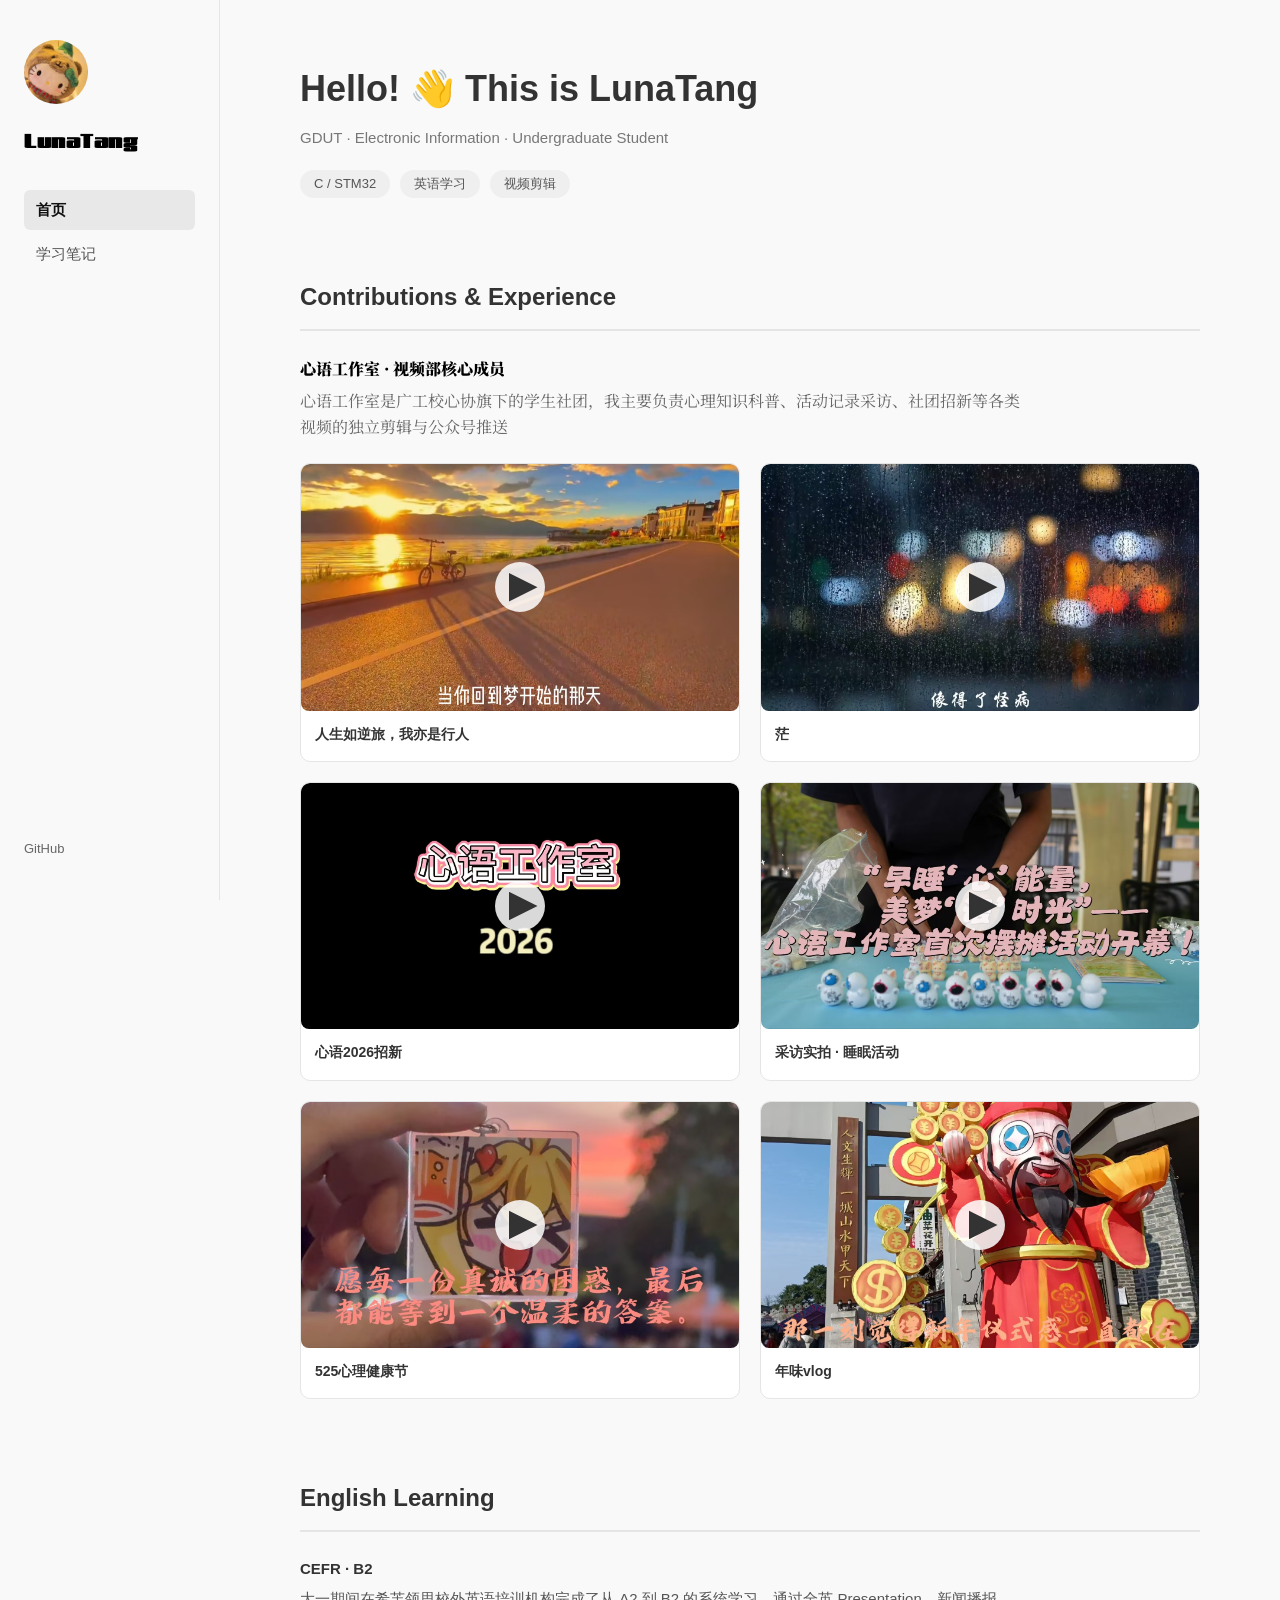
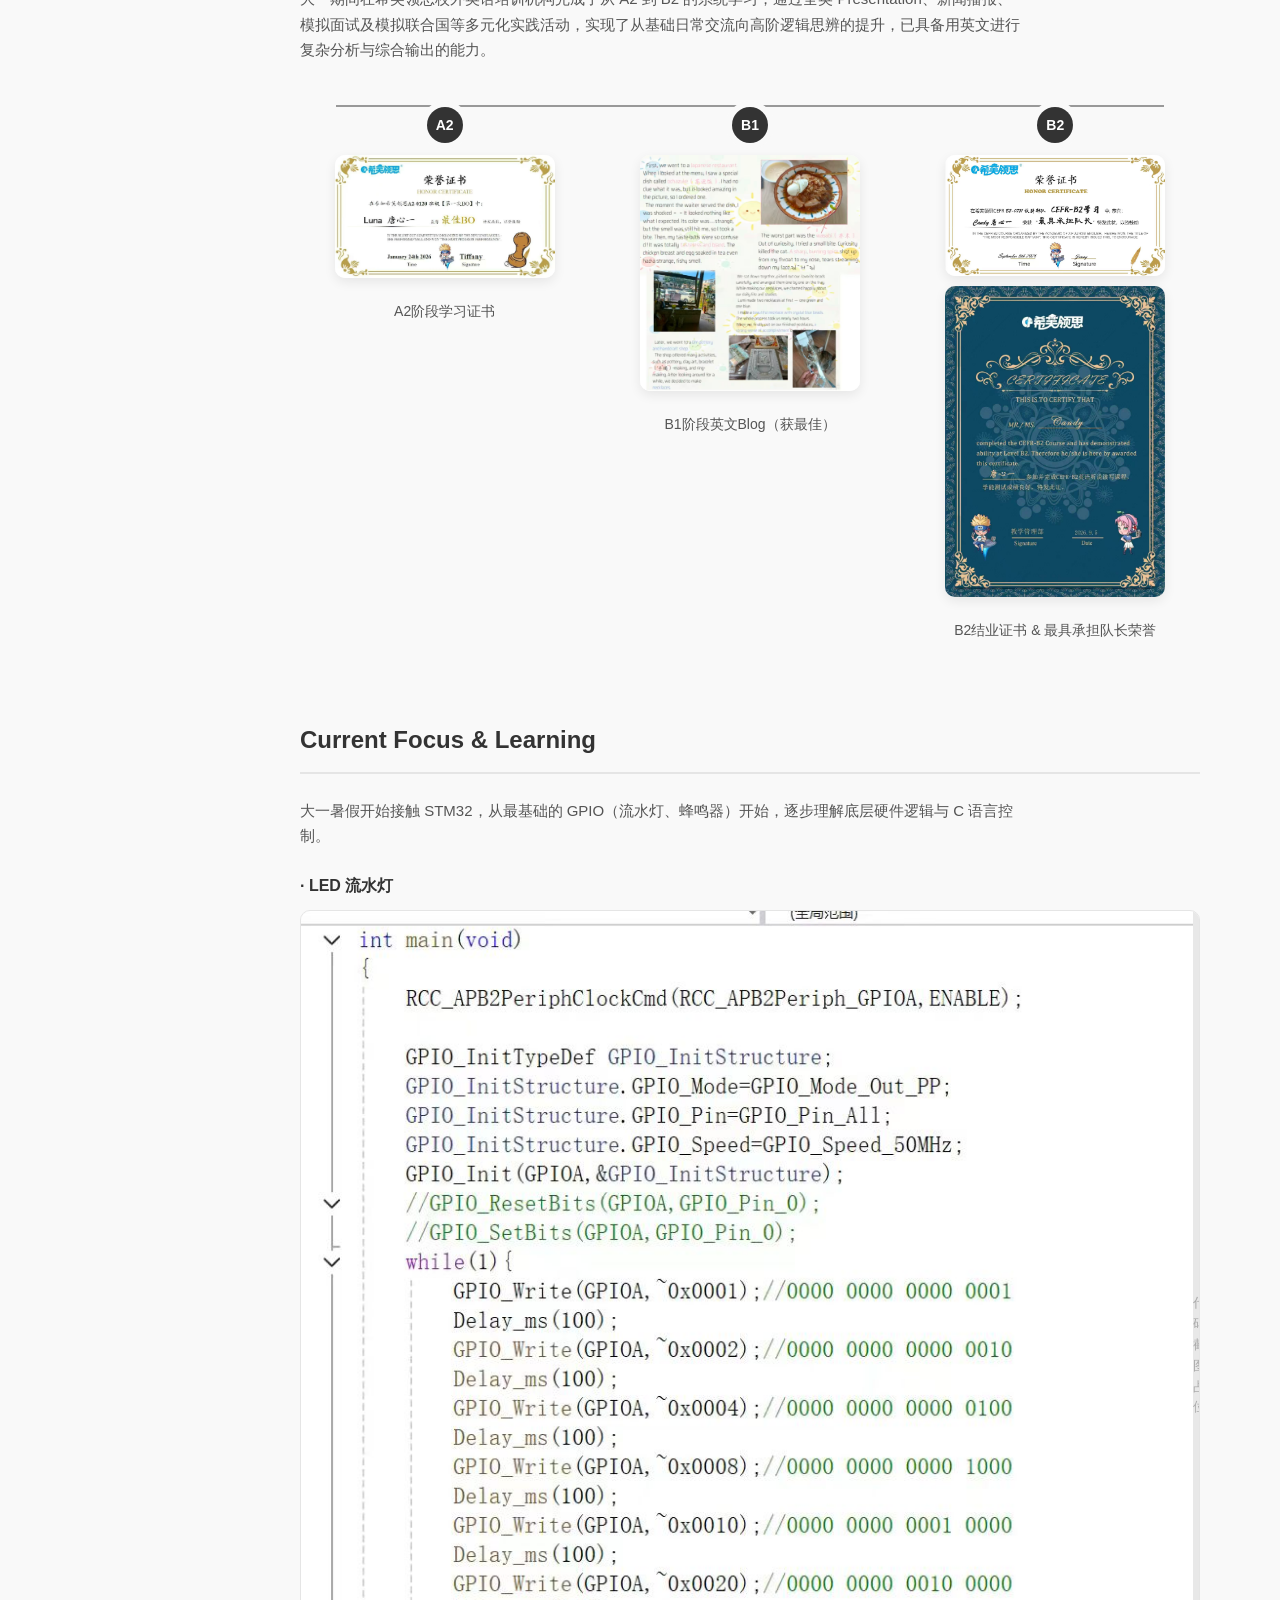
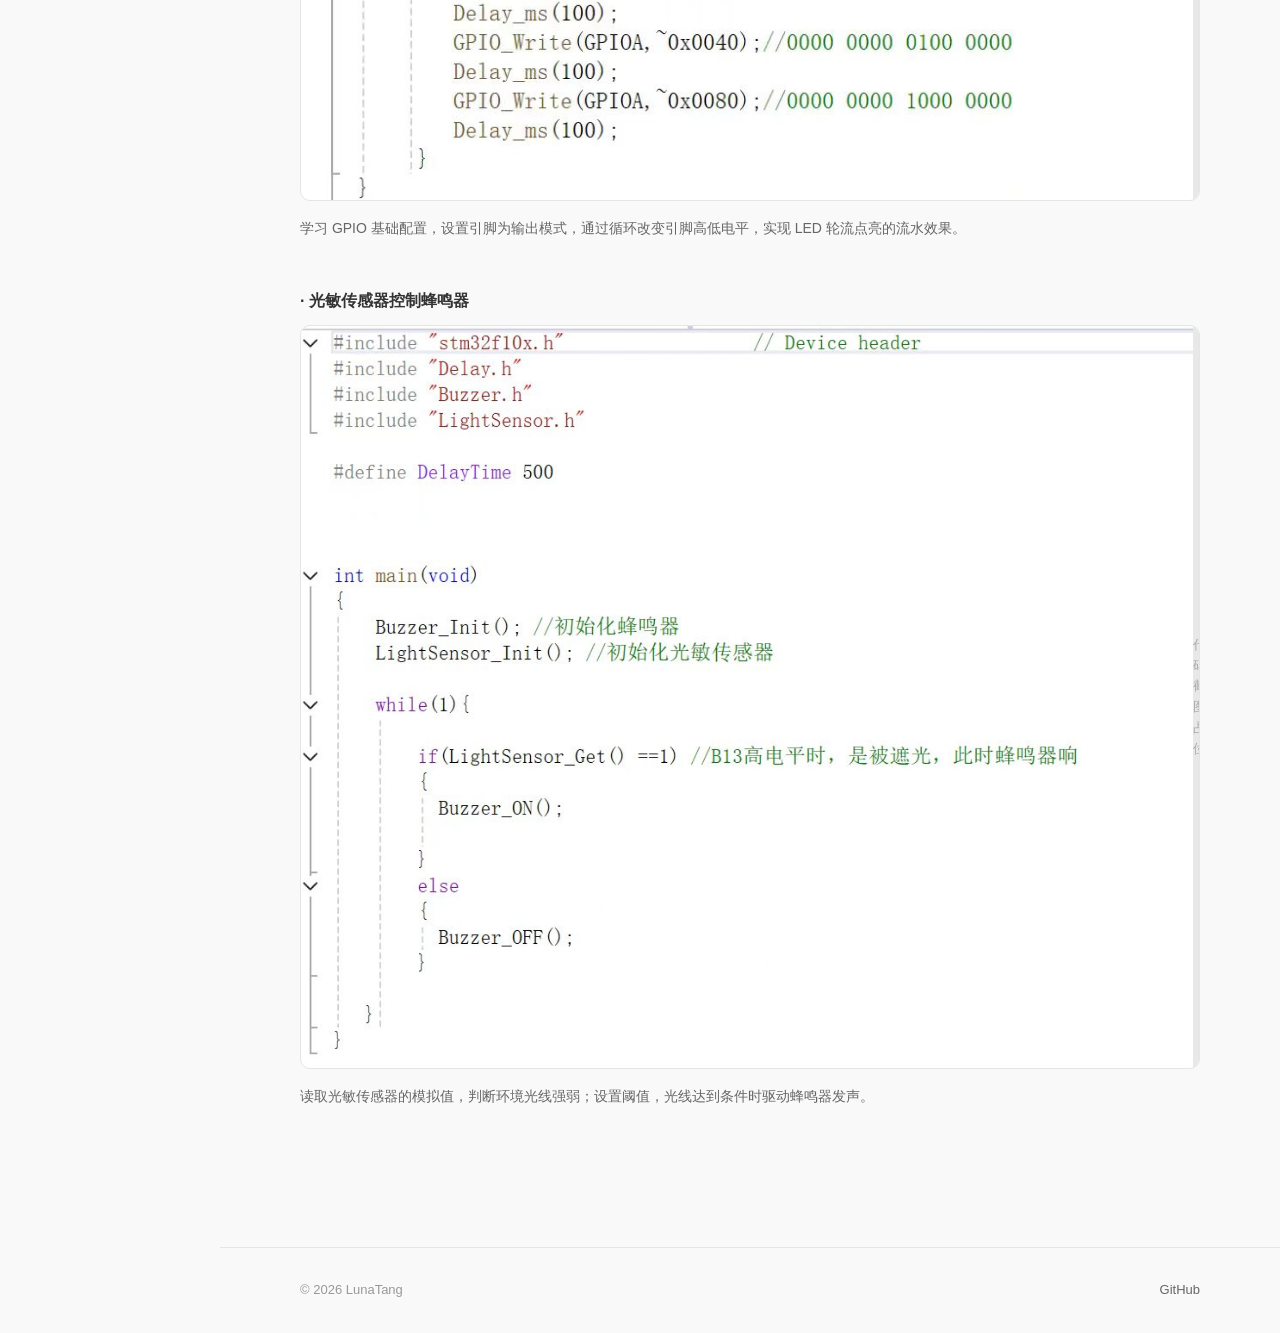
==== index.html @ 95ba95f9 "Add files via upload" ====
<!DOCTYPE html>
<html lang="zh-CN">
<head>
    <meta charset="UTF-8">
    <meta name="viewport" content="width=device-width, initial-scale=1.0">
    <title>LunaTang - 首页</title>
    <link rel="stylesheet" href="css/style.css">
</head>
<body class="page-index">

    <!-- ========== 左侧固定侧边栏 ========== -->

    <aside class="sidebar">
  <div class="sidebar-avatar">
    <img src="images/avatar.jpg" alt="头像"> 
  </div>
  <div class="sidebar-name">LunaTang</div>
  <nav class="sidebar-nav">
    <a href="index.html" class="nav-index">首页</a>
    <a href="notes.html" class="nav-notes">学习笔记</a>
  </nav>
  <div class="sidebar-footer">
    <a href="https://github.com/" target="_blank">GitHub</a>
  </div>
</aside>

<!-- ========== 右侧内容区 ========== -->
<main class="main-content">
  <!-- 头部：自我介绍 -->
  <section class="hero">
    <h1>Hello! 👋 This is LunaTang</h1>
    <p class="hero-sub">GDUT · Electronic Information · Undergraduate Student</p>
    <ul class="tags">
      <li>C / STM32</li>
      <li>英语学习</li>
      <li>视频剪辑</li>
    </ul>
  </section>

  <!-- 板块1：视频项目 -->
  <section class="section">
    <h2 class="section-title">Contributions &amp; Experience</h2>
    <div class="section-desc">
        <p class="role-title">心语工作室 · 视频部核心成员</p>
        <p class="role-desc">心语工作室是广工校心协旗下的学生社团，我主要负责心理知识科普、活动记录采访、社团招新等各类视频的独立剪辑与公众号推送</p>
    </div>

    <!-- 重点：video-grid改成2列，对应你原型一行2个 -->
    <div class="video-grid">
      <!-- 视频1 -->
      <div class="video-card">
        <div class="video-thumb">
         <img src="images/video1.jpg" alt="视频缩略图1">

    <!-- 下面这两行是新加的播放图标 -->
    <div class="play-btn">
        <div class="play-triangle"></div>
    </div>
</div>
        <div class="video-info">
          <h3>人生如逆旅，我亦是行人</h3>
          
        </div>
      </div>
      <!-- 视频2 -->
      <div class="video-card">
        <div class="video-thumb">
          <img src="images/video2.jpg" alt="视频缩略图2"> 
            <!-- 下面这两行是新加的播放图标 -->
    <div class="play-btn">
        <div class="play-triangle"></div>
    </div>
</div>
        <div class="video-info">
          <h3>茫</h3>
          
        </div>
      </div>
      <!-- 视频3 -->
      <div class="video-card">
        <div class="video-thumb">
         <img src="images/video3.jpg" alt="视频缩略图3"> 
          <!-- 下面这两行是新加的播放图标 -->
    <div class="play-btn">
        <div class="play-triangle"></div>
    </div>
</div>
        <div class="video-info">
          <h3>心语2026招新</h3>
          
        </div>
      </div>
      <!-- 视频4 -->
      <div class="video-card">
        <div class="video-thumb">
          <img src="images/video4.jpg" alt="视频缩略图4"> 
            <!-- 下面这两行是新加的播放图标 -->
    <div class="play-btn">
        <div class="play-triangle"></div>
    </div>
</div>
        <div class="video-info">
          <h3>采访实拍 · 睡眠活动</h3>
          
        </div>
      </div>
      <!-- 视频5 -->
      <div class="video-card">
        <div class="video-thumb">
          <img src="images/video5.jpg" alt="视频缩略图5">
           <!-- 下面这两行是新加的播放图标 -->
    <div class="play-btn">
        <div class="play-triangle"></div>
    </div>
</div>
        <div class="video-info">
          <h3>525心理健康节</h3>
          
        </div>
      </div>
      <!-- 视频6 -->
      <div class="video-card">
        <div class="video-thumb">
         <img src="images/video6.jpg" alt="视频缩略图6">
            <!-- 下面这两行是新加的播放图标 -->
    <div class="play-btn">
        <div class="play-triangle"></div>
    </div>
</div>
        <div class="video-info">
          <h3>年味vlog</h3>
          
        </div>
      </div>
    </div>
  </section>

        <!-- 板块2：英语学习 -->

<section class="section">
    <h2 class="section-title">English Learning</h2>
    
    <div class="section-desc">
        <!-- 这里加粗并独占一行，去掉了句号 -->
        <span style="font-weight: 600; display: block; margin-bottom: 5px; color: #333;">CEFR · B2</span>
        <!-- 这里完全是按照你原型图里的原话复制的 -->
        大一期间在希芙领思校外英语培训机构完成了从 A2 到 B2 的系统学习，通过全英 Presentation、新闻播报、模拟面试及模拟联合国等多元化实践活动，实现了从基础日常交流向高阶逻辑思辨的提升，已具备用英文进行复杂分析与综合输出的能力。
    </div>

    <div class="timeline-row">
        <!-- A2 节点 -->
        <div class="timeline-item">
            <div class="timeline-dot">A2</div>
            <div class="timeline-img">
                <img src="images/cert1.jpg" alt="A2证书">
            </div>
            <p>A2阶段学习证书</p>
        </div>

        <!-- B1 节点 -->
        <div class="timeline-item">
            <div class="timeline-dot">B1</div>
            <div class="timeline-img">
                <img src="images/cert2.jpg" alt="B1 Blog作品">
            </div>
            <p>B1阶段英文Blog（获最佳）</p>
        </div>

        <!-- B2 节点：上下两张图 -->
        <div class="timeline-item">
            <div class="timeline-dot">B2</div>
            <div class="timeline-img-stack">
                <img src="images/cert3.jpg" alt="B2队长荣誉证书">
                <img src="images/cert4.jpg" alt="B2结业证书">
            </div>
            <p>B2结业证书 & 最具承担队长荣誉</p>
        </div>
    </div>
</section>               

        <!-- 板块3：STM32 当前学习 -->
        <section class="section">
            <h2 class="section-title">Current Focus &amp; Learning</h2>
            <p class="section-desc">
                大一暑假开始接触 STM32，从最基础的 GPIO（流水灯、蜂鸣器）开始，逐步理解底层硬件逻辑与 C 语言控制。
            </p>

            <!-- STM32 项目 1 -->
            <div class="stm32-project">
                <h3>· LED 流水灯</h3>

                <!-- 【图片替换位置10】代码截图：images/code1.jpg -->
                <div class="code-block">
                    <div class="code-img">
                        <img src="images/code1.jpg" alt="LED流水灯代码截图">
                        <span>代码截图占位</span>
                    </div>
                </div>

                <p>
                    学习 GPIO 基础配置，设置引脚为输出模式，通过循环改变引脚高低电平，实现 LED 轮流点亮的流水效果。
                </p>
            </div>

            <!-- STM32 项目 2 -->
            <div class="stm32-project">
                <h3>· 光敏传感器控制蜂鸣器</h3>

                <!-- 【图片替换位置11】代码截图：images/code2.jpg -->
                <div class="code-block">
                    <div class="code-img">
                        <img src="images/code2.jpg" alt="光敏传感器代码截图"> 
                        <span>代码截图占位</span>
                    </div>
                </div>

                <p>
                    读取光敏传感器的模拟值，判断环境光线强弱；设置阈值，光线达到条件时驱动蜂鸣器发声。
                </p>
            </div>

        </section>

    </main>

    <!-- ========== 页脚 ========== -->
    <footer class="site-footer">
        <span>© 2026 LunaTang</span>
        <a href="https://github.com/" target="_blank">GitHub</a>
    </footer>

</body>
</html>
---- css/style.css ----
/* 引入需要的两款 Google 字体 */
@import url('https://fonts.googleapis.com/css2?family=Gajraj+One&family=Noto+Serif+SC:wght@400;900&display=swap');

/* --- 细节1：侧边栏大标题 --- */
.sidebar-name {
    font-family: 'Gajraj One', cursive;
    font-size: 36px; /* 36号字 */
    letter-spacing: 0.04em; /* 4% 字距 */
    font-weight: 400; /* Regular */
    margin-top: 10px; /* 稍微拉开点距离 */
    color: #000;
}

/* --- 细节2：视频板块简介排版 --- */
.section-desc {
    /* 覆盖之前的边距，避免上下挤在一起 */
    margin-bottom: 24px; 
}
.role-title {
    font-family: 'Noto Serif SC', serif; /* 思源宋体 */
    font-weight: 900; /* heavy 黑体 */
    font-size: 16px;
    color: #000;
    margin-bottom: 6px; /* 和下面那句话换行，且有空隙 */
}
.role-desc {
    font-family: 'Noto Serif SC', serif;
    font-weight: 400; /* 浅色/常规 */
    font-size: 16px;
    color: #666; /* 浅灰色 */
    line-height: 1.6;
}

/* --- 细节3：视频播放按钮 --- */
.video-thumb {
    position: relative; /* 必须加这行，作为定位父级 */
    overflow: hidden; 
    border-radius: 8px; /* 保持圆角 */
}

/* 白色半透明圆底 */
.play-btn {
    position: absolute;
    top: 50%;
    left: 50%;
    transform: translate(-50%, -50%); /* 绝对居中 */
    width: 50px;
    height: 50px;
    background: rgba(255, 255, 255, 0.85); /* 稍微半透明显得高级 */
    border-radius: 50%;
    display: flex;
    justify-content: center;
    align-items: center;
    pointer-events: none; /* 防止遮挡底下的点击事件 */
    transition: all 0.3s ease;
}

/* 利用 clip-path 画 29x29 的纯正三角形 */
.play-triangle {
    width: 29px;
    height: 29px;
    background-color: #333; /* 深灰色三角形 */
    clip-path: polygon(0% 0%, 100% 50%, 0% 100%);
    margin-left: 6px; /* 视觉居中的微调，因为三角形重心偏左 */
}
/* ============================================
   LunaTang 个人网站 - 共用样式
   纯CSS，无框架
   ============================================ */

/* ---------- 基础重置 ---------- */
* {
    margin: 0;
    padding: 0;
    box-sizing: border-box;
}

body {
    font-family: -apple-system, BlinkMacSystemFont, "Segoe UI",
                 "PingFang SC", "Hiragino Sans GB", "Microsoft YaHei",
                 sans-serif;
    background-color: #F9F9F9;
    color: #333;
    line-height: 1.6;
}

a {
    text-decoration: none;
    color: inherit;
}

ul {
    list-style: none;
}

/* ============================================
   左侧固定侧边栏
   ============================================ */
.sidebar {
    position: fixed;        /* 关键：固定不动 */
    left: 0;
    top: 0;
    width: 220px;
    height: 100vh;          /* 占满整个视口高度 */
    background: #F9F9F9;
    border-right: 1px solid #E5E5E5;
    padding: 40px 24px;
    display: flex;
    flex-direction: column;
}

/* 头像占位区域 */
.sidebar-avatar {
    width: 64px;
    height: 64px;
    border-radius: 50%;
    background: #E8E8E8;
    margin-bottom: 12px;
    /* 之后把头像图片作为 background-image 放入 */
    overflow: hidden;
}

.sidebar-avatar img {
    width: 100%;
    height: 100%;
    object-fit: cover;
}

.sidebar-name {
    font-size: 20px;
    font-weight: 700;
    margin-bottom: 32px;
    letter-spacing: 0.5px;
}

/* 导航链接 */
.sidebar-nav a {
    display: block;
    padding: 8px 12px;
    margin-bottom: 4px;
    border-radius: 6px;
    color: #555;
    font-size: 15px;
    transition: background 0.15s;
}

.sidebar-nav a:hover {
    background: #EFEFEF;
}

/* 当前页面高亮：给对应页面的 body 加 class="page-index" 或 "page-notes" */
.page-index .nav-index,
.page-notes .nav-notes {
    background: #E8E8E8;
    color: #111;
    font-weight: 600;
}

/* 侧边栏底部 GitHub 链接 */
.sidebar-footer {
    margin-top: auto;       /* 推到底部 */
    font-size: 13px;
    color: #999;
}

.sidebar-footer a {
    color: #666;
}

.sidebar-footer a:hover {
    text-decoration: underline;
}

/* ============================================
   右侧内容区
   ============================================ */
.main-content {
    margin-left: 220px;     /* 给侧边栏留出空间 */
    padding: 60px 80px;
    max-width: 1100px;
}

/* ---------- 首页头部 ---------- */
.hero {
    margin-bottom: 80px;
}

.hero h1 {
    font-size: 36px;
    font-weight: 700;
    margin-bottom: 8px;
}

.hero-sub {
    color: #777;
    font-size: 15px;
    margin-bottom: 20px;
}

/* 标签 */
.tags {
    display: flex;
    gap: 10px;
    flex-wrap: wrap;
}

.tags li {
    background: #EFEFEF;
    padding: 4px 14px;
    border-radius: 20px;
    font-size: 13px;
    color: #555;
}

/* ---------- 通用板块 ---------- */
.section {
    margin-bottom: 80px;
}

.section-title {
    font-size: 24px;
    font-weight: 800; /* 700 → 800，加粗更突出 */
    margin-bottom: 24px;
    padding-bottom: 12px;
    border-bottom: 2px solid #E5E5E5;
}

.section-subtitle {
    font-size: 18px; /* 17→18，拉开和正文差距 */
    font-weight: 700; /* 600→700，更粗 */
    margin-bottom: 12px;
    color: #222; /* 444→222，颜色更深一点 */
}

.section-desc {
    color: #555;
    font-size: 15px; /* 14→15，读着舒服 */
    line-height: 1.7;
    margin-bottom: 24px;
    max-width: 720px;
}

/* ---------- 首页：视频项目卡片 ---------- */
.video-grid {
    display: grid;
    grid-template-columns: repeat(2, 1fr); /* 改成一行2个，匹配Figma */
    gap: 20px;
}

.video-card {
    background: #fff;
    border: 1px solid #E5E5E5;
    border-radius: 10px;
    overflow: hidden;
}

.video-thumb {
    position: relative; /* 给播放图标做定位父容器，重点！ */
    width: 100%;
    aspect-ratio: 16 / 9; /* 保持16:9比例 */
    background: #E8E8E8;
    display: flex;
    align-items: center;
    justify-content: center;
    color: #AAA;
    font-size: 13px;
}

.video-thumb img {
    width: 100%;
    height: 100%;
    object-fit: cover;
}

/* 播放圆形图标 */
.play-icon {
    position: absolute;
    left: 50%;
    top: 50%;
    transform: translate(-50%, -50%);
    width: 52px;
    height: 52px;
    background: rgba(0,0,0,0.55);
    border-radius: 50%;
    display: flex;
    align-items: center;
    justify-content: center;
    color: white;
    font-size: 20px;
}
.play-icon::after {
    content: "▶";
    margin-left: 3px;
}

.video-info {
    padding: 12px 14px;
}

.video-info h3 {
    font-size: 14px;
    font-weight: 600;
    margin-bottom: 4px;
}

.video-info p {
    font-size: 12px;
    color: #888;
}
/* ---------- 首页：英语证书 ---------- */
.timeline-row {
    display: grid;
    grid-template-columns: repeat(3, 1fr);
    gap: 30px;
    position: relative;
    margin-top: 40px;
    margin-bottom: 60px;
    padding-top: 20px;
}

/* 画那条贯穿 A2-B1-B2 的黑线 */
.timeline-row::before {
    content: '';
    position: absolute;
    top: 40px; /* 调整线的位置，刚好穿过圆点中心 */
    left: 16.66%; /* 从第一个圆点的中心开始 */
    right: 16.66%; /* 到最后一个圆点的中心结束 */
    height: 2px;
    background-color: #333;
    z-index: 0;
}

/* 每一个节点（包含圆点、图片、文字） */
.timeline-item {
    display: flex;
    flex-direction: column;
    align-items: center;
    position: relative;
    z-index: 1;
}

/* 黑色圆点 */
.timeline-dot {
    width: 40px;
    height: 40px;
    background-color: #000;
    color: #fff;
    border-radius: 50%;
    display: flex;
    justify-content: center;
    align-items: center;
    font-weight: bold;
    font-size: 14px;
    margin-bottom: 25px;
    /* 添加一点边框防止线穿透圆点 */
    box-shadow: 0 0 0 6px #F9F9F9; /* 你的背景色 */
}

/* 图片容器 */
.timeline-img, .timeline-img-stack {
    width: 100%;
    max-width: 220px; /* 限制图片最大宽度，防止撑破 */
    margin-bottom: 15px;
    display: flex;
    justify-content: center;
}

/* B2 的两张图需要垂直堆叠 */
.timeline-img-stack {
    flex-direction: column;
    gap: 10px;
}

/* 图片本身样式 */
.timeline-img img, .timeline-img-stack img {
    width: 100%;
    height: auto;
    border-radius: 8px;
    box-shadow: 0 4px 12px rgba(0, 0, 0, 0.08); /* 加点高级的阴影 */
    object-fit: contain;
    background-color: #fff;
}

/* 图片下方的文字说明 */
.timeline-item p {
    text-align: center;
    font-size: 14px;
    color: #555;
    line-height: 1.5;
    margin-top: 5px;
}

/* ---------- 首页：STM32 项目 ---------- */
.stm32-project {
    margin-bottom: 48px;
}

.stm32-project h3 {
    font-size: 16px;
    font-weight: 600;
    margin-bottom: 12px;
}

.code-block {
    background: #fff;
    border: 1px solid #E5E5E5;
    border-radius: 10px;
    overflow: hidden;
    margin-bottom: 16px;
}

.code-img {
    width: 100%;
    background: #E8E8E8;
    display: flex;
    align-items: center;
    justify-content: center;
    color: #AAA;
    font-size: 13px;
    min-height: 200px;
}

.code-img img {
    width: 100%;
    display: block;
}

.stm32-project p {
    color: #666;
    font-size: 14px;
    max-width: 720px;
}

/* ---------- 学习笔记页 ---------- */
.notes-list {
    display: flex;
    flex-direction: column;
    gap: 16px;
}

.note-item {
    background: #fff;
    border: 1px solid #E5E5E5;
    border-radius: 10px;
    padding: 20px 24px;
}

.note-header {
    display: flex;
    justify-content: space-between;
    align-items: baseline;
    margin-bottom: 8px;
}

.note-header h2 {
    font-size: 17px;
    font-weight: 600;
}

.note-date {
    font-size: 13px;
    color: #999;
    white-space: nowrap;
}

.note-item p {
    font-size: 14px;
    color: #666;
}

/* ---------- 页脚 ---------- */
.site-footer {
    margin-left: 220px;
    padding: 32px 80px;
    border-top: 1px solid #E5E5E5;
    font-size: 13px;
    color: #999;
    display: flex;
    justify-content: space-between;
    align-items: center;
}

.site-footer a {
    color: #666;
}

.site-footer a:hover {
    text-decoration: underline;
}

/* ============================================
   响应式：平板/手机
   ============================================ */
@media (max-width: 900px) {
    .video-grid,
    .cert-grid {
        grid-template-columns: repeat(2, 1fr);
    }
}

@media (max-width: 640px) {
    .sidebar {
        width: 100%;
        height: auto;
        position: static;   /* 小屏幕改为顶部 */
        border-right: none;
        border-bottom: 1px solid #E5E5E5;
        padding: 24px;
        flex-direction: row;
        align-items: center;
        gap: 16px;
    }

    .sidebar-avatar {
        width: 48px;
        height: 48px;
        margin-bottom: 0;
    }

    .sidebar-name {
        margin-bottom: 0;
        font-size: 17px;
    }

    .sidebar-nav {
        display: flex;
        gap: 8px;
        margin-left: auto;
    }

    .sidebar-footer {
        display: none;
    }

    .main-content,
    .site-footer {
        margin-left: 0;
        padding: 32px 24px;
    }

    .video-grid,
    .cert-grid {
        grid-template-columns: 1fr;
    }

    .site-footer {
        flex-direction: column;
        gap: 8px;
        text-align: center;
    }
}

/* 英语时间线 */
.timeline-row {
    display: flex;
    justify-content: space-between;
    align-items: flex-start;
    gap: 16px;
    margin-top: 24px;
    position: relative;
}
/* 贯穿A2-B1-B2中间那条横线 */
.timeline-row::before {
    content: "";
    position: absolute;
    top: 18px;
    left: 36px;
    right: 36px;
    height: 2px;
    background: #999;
    z-index: -1;
}
.timeline-item {
    flex: 1;
    text-align: center;
}
.timeline-dot {
    width: 36px;
    height: 36px;
    border-radius: 50%;
    background: #333;
    color: #fff;
    display: flex;
    align-items: center;
    justify-content: center;
    margin: 0 auto 12px;
    font-weight: bold;
}
.timeline-img img {
    max-width: 100%;
    height: auto;
    border-radius: 10px;
}
/* B2：垂直堆叠，上下放两张图！ */
.timeline-img-stack {
    display: flex;
    flex-direction: column;
    gap: 10px;
    align-items: center;
}
.timeline-img-stack img {
    max-width: 100%;
    height: auto;
    border-radius: 10px;
}
.timeline-item p {
    margin-top: 8px;
    font-size: 14px;
    color: #555;
}
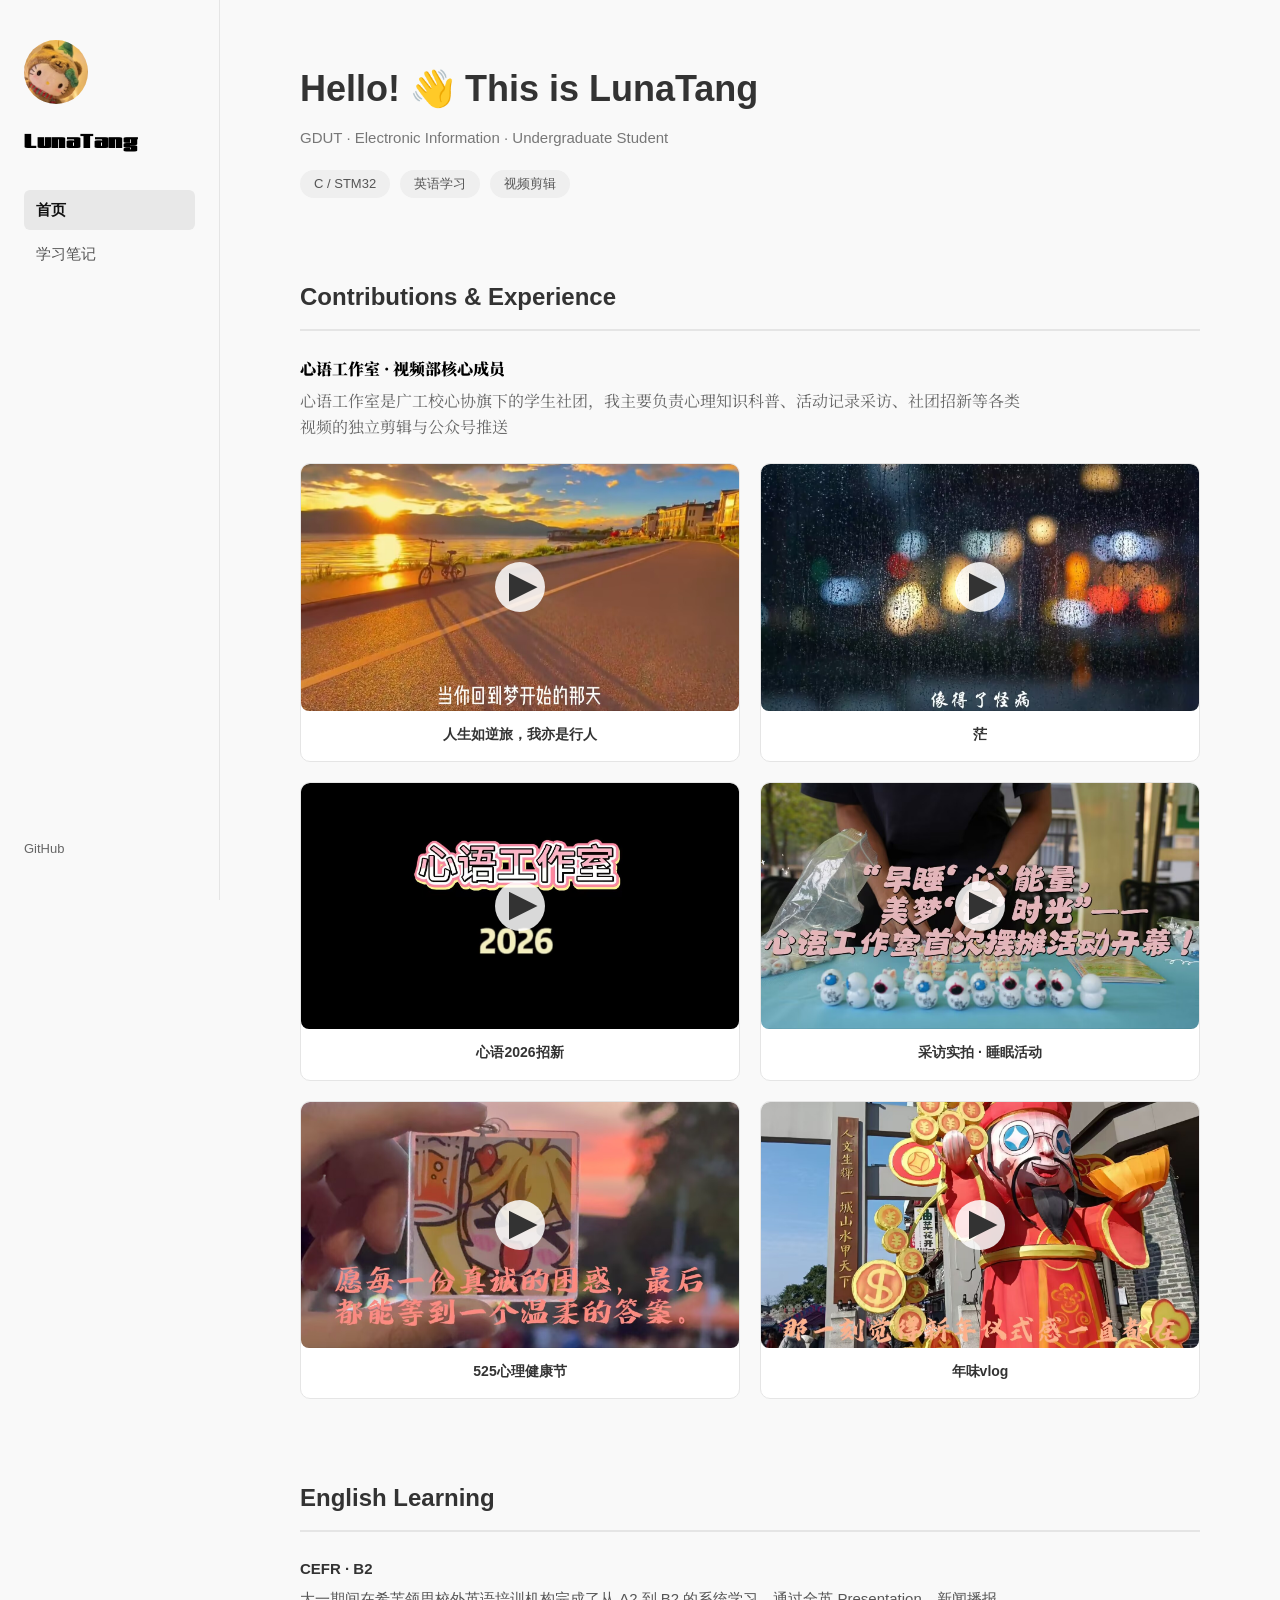
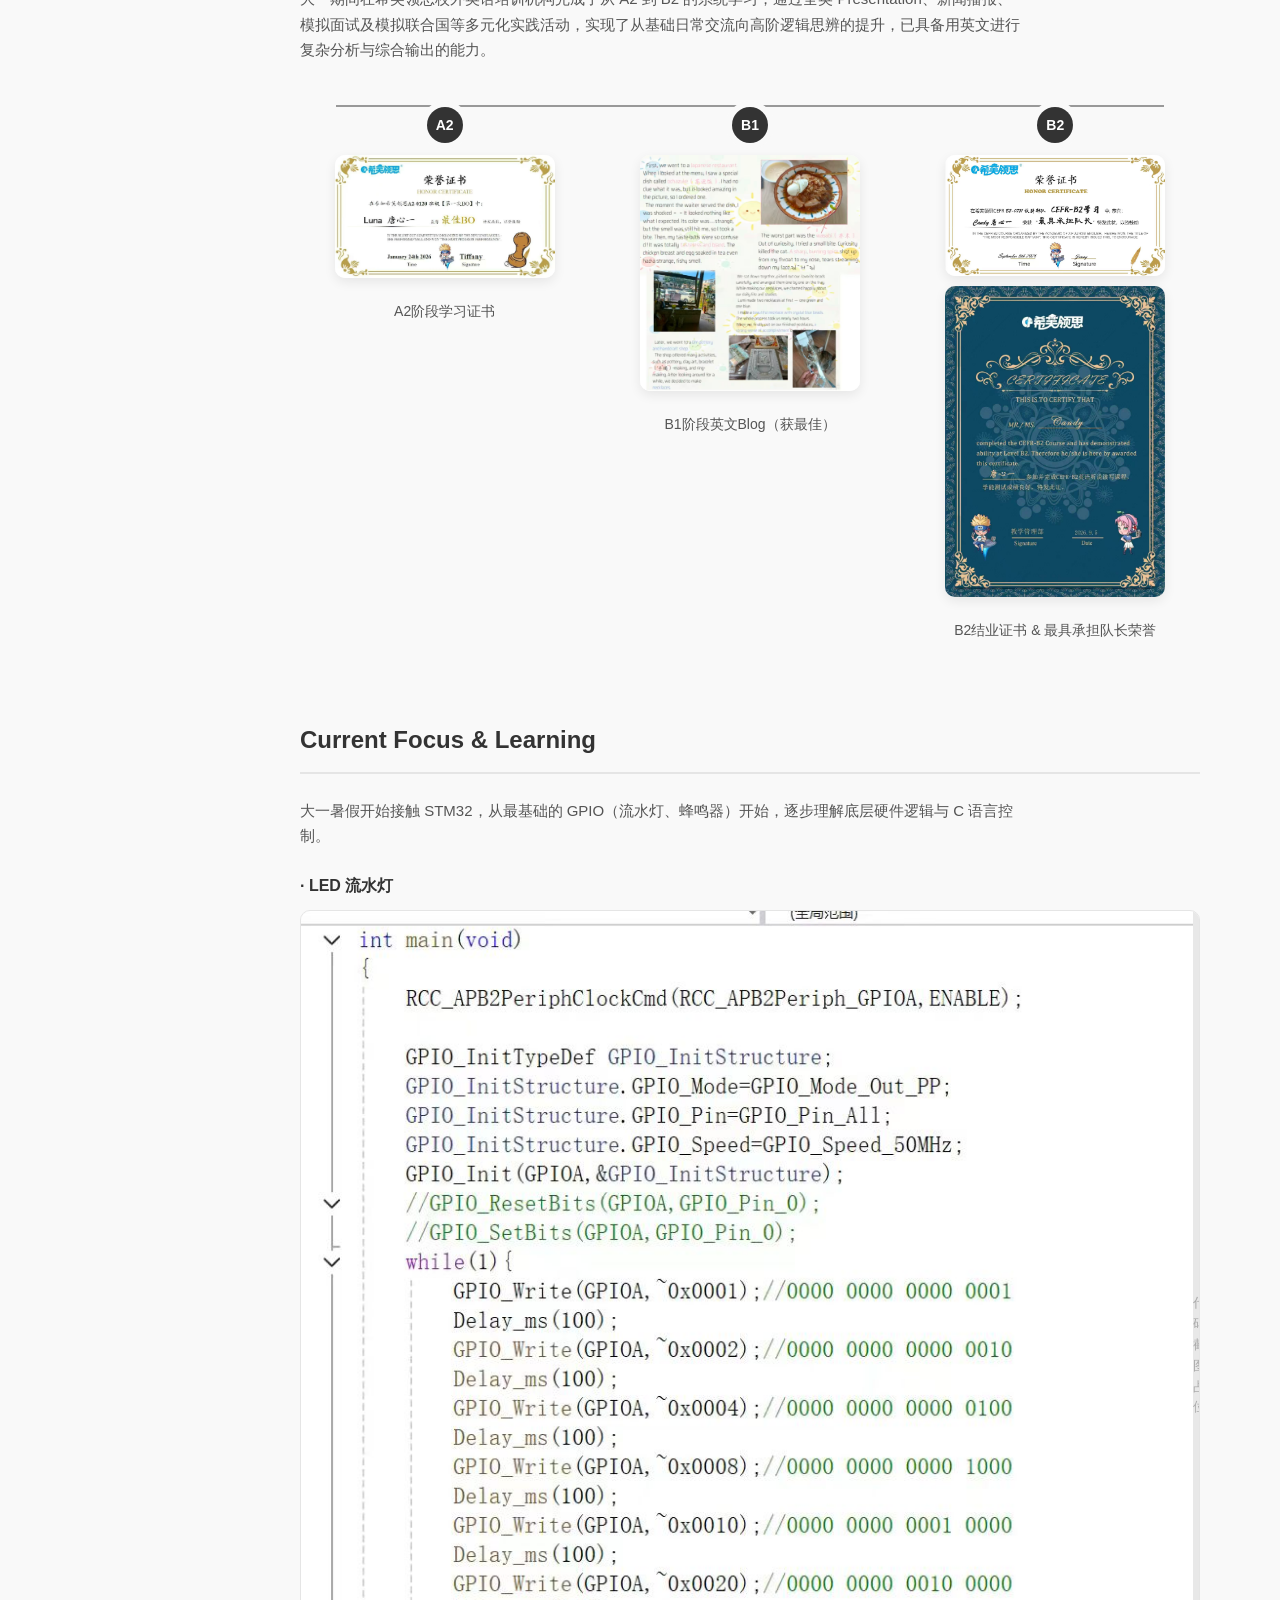
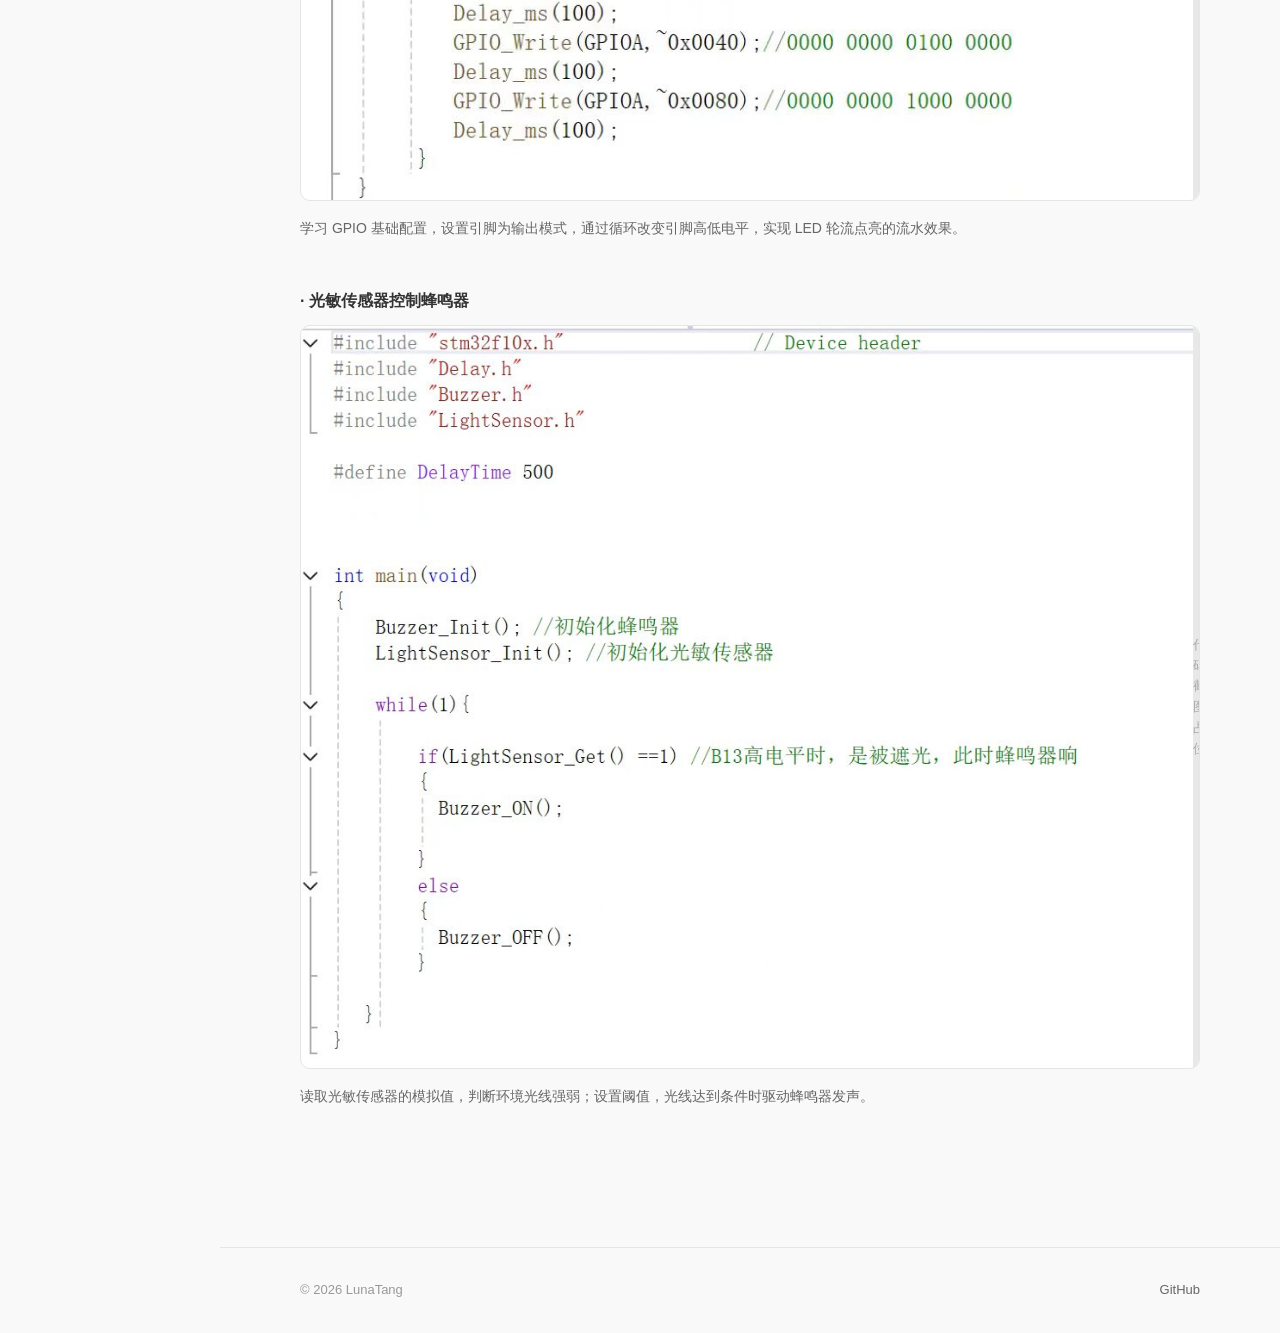
==== commit 53095d4d: "Restore index.html content and add new sections Restored the original content of index.html after it" ====
--- a/index.html
+++ b/index.html
@@ -57,7 +57,7 @@
         <div class="play-triangle"></div>
     </div>
 </div>
-        <div class="video-info">
+        <div class="video-info" style="text-align: center;">
           <h3>人生如逆旅，我亦是行人</h3>
           
         </div>
@@ -71,7 +71,7 @@
         <div class="play-triangle"></div>
     </div>
 </div>
-        <div class="video-info">
+        <div class="video-info" style="text-align: center;">
           <h3>茫</h3>
           
         </div>
@@ -85,7 +85,7 @@
         <div class="play-triangle"></div>
     </div>
 </div>
-        <div class="video-info">
+        <div class="video-info" style="text-align: center;">
           <h3>心语2026招新</h3>
           
         </div>
@@ -99,7 +99,7 @@
         <div class="play-triangle"></div>
     </div>
 </div>
-        <div class="video-info">
+        <div class="video-info" style="text-align: center;">
           <h3>采访实拍 · 睡眠活动</h3>
           
         </div>
@@ -113,7 +113,7 @@
         <div class="play-triangle"></div>
     </div>
 </div>
-        <div class="video-info">
+        <div class="video-info" style="text-align: center;">
           <h3>525心理健康节</h3>
           
         </div>
@@ -127,7 +127,7 @@
         <div class="play-triangle"></div>
     </div>
 </div>
-        <div class="video-info">
+        <div class="video-info" style="text-align: center;">
           <h3>年味vlog</h3>
           
         </div>
